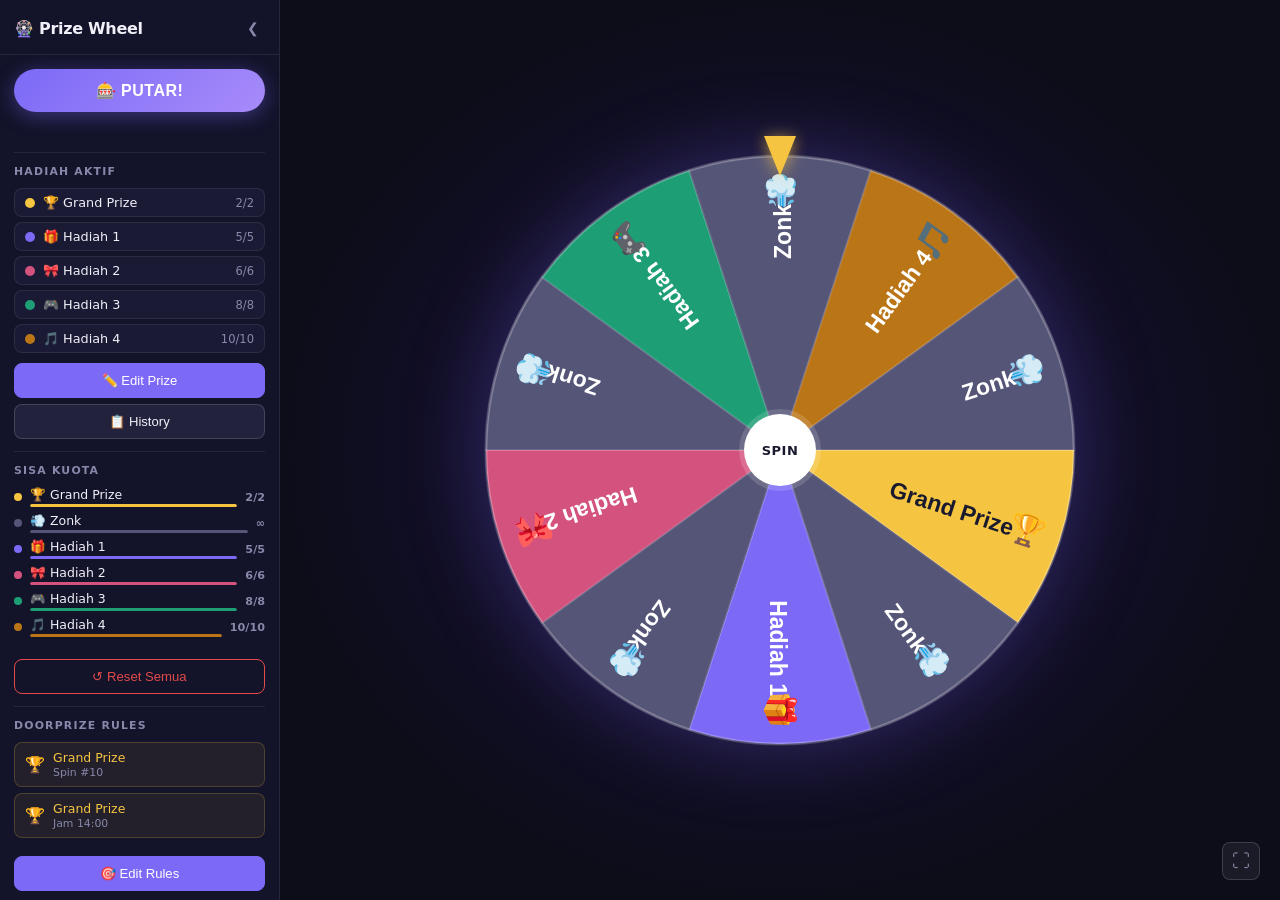
==== public/index.html @ b98e580d "Initial commit: prize spin wheel app Standalone HTML/CSS/JS spin wheel with configurable prizes, quo" ====
<!DOCTYPE html>
<html lang="id">
<head>
  <meta charset="UTF-8"/>
  <meta name="viewport" content="width=device-width, initial-scale=1.0"/>
  <title>Prize Wheel</title>
  <link rel="stylesheet" href="style.css"/>
</head>
<body>

  <!-- ═══ SIDEBAR ═══ -->
  <aside id="sidebar" class="sidebar">
    <div class="sidebar-header">
      <span class="sidebar-logo">🎡 Prize Wheel</span>
      <button class="icon-btn" id="sidebarToggle" title="Sembunyikan sidebar">&#10094;</button>
    </div>

    <div class="sidebar-body">

      <!-- Spin button -->
      <button class="spin-btn" id="spinBtn">🎰 PUTAR!</button>
      <p id="spinStatus" class="spin-status"></p>

      <hr class="divider"/>

      <!-- Prize list ringkas -->
      <div class="section-label">HADIAH AKTIF</div>
      <div id="prizeList" class="prize-list"></div>

      <div class="sidebar-actions">
        <button class="action-btn accent" id="openEditBtn">✏️ Edit Prize</button>
        <button class="action-btn" id="openHistoryBtn">📋 History</button>
      </div>

      <hr class="divider"/>

      <!-- Quota summary -->
      <div class="section-label">SISA KUOTA</div>
      <div id="quotaList" class="quota-list"></div>

      <button class="action-btn danger" id="resetBtn" style="margin-top:12px">↺ Reset Semua</button>

      <hr class="divider"/>

      <!-- Doorprize Rules -->
      <div class="section-label">DOORPRIZE RULES</div>
      <div id="ruleList" class="rule-list"></div>
      <button class="action-btn accent" id="openRulesBtn" style="margin-top:8px">🎯 Edit Rules</button>
    </div>
  </aside>

  <!-- Sidebar collapsed tab -->
  <button id="sidebarTab" class="sidebar-tab" title="Buka sidebar">&#10095;</button>

  <!-- ═══ MAIN AREA ═══ -->
  <main id="mainArea" class="main-area">
    <div class="wheel-wrap" id="wheelWrap">
      <div class="pointer"></div>
      <canvas id="wheelCanvas"></canvas>
      <div class="center-hub" id="centerHub">SPIN</div>
    </div>
    <button class="fullscreen-btn" id="fullscreenBtn" title="Fullscreen">⛶</button>
  </main>

  <!-- ═══ RESULT MODAL ═══ -->
  <div id="resultModal" class="overlay" aria-hidden="true">
    <div class="modal-box result-modal-box">
      <div id="modalEmoji" class="modal-emoji"></div>
      <div id="modalTitle" class="modal-title"></div>
      <div id="modalSub"   class="modal-sub"></div>
      <button onclick="closeResult()" class="modal-btn">Lanjutkan ›</button>
    </div>
  </div>

  <!-- ═══ EDIT PRIZE MODAL ═══ -->
  <div id="editModal" class="overlay" aria-hidden="true">
    <div class="modal-box edit-modal-box">
      <div class="modal-header">
        <h2>✏️ Edit Prize</h2>
        <button class="icon-btn" onclick="closeEdit()">✕</button>
      </div>

      <div class="edit-table-wrap">
        <table class="edit-table" id="editTable">
          <thead>
            <tr>
              <th>Emoji</th>
              <th>Nama Prize</th>
              <th>Kuota</th>
              <th>Warna</th>
              <th>Tipe</th>
              <th></th>
            </tr>
          </thead>
          <tbody id="editTableBody"></tbody>
        </table>
      </div>

      <div class="modal-footer">
        <button class="action-btn" id="addPrizeBtn">+ Tambah Hadiah</button>
        <button class="action-btn" id="addZonkBtn">+ Tambah Zonk</button>
        <div style="flex:1"></div>
        <button class="action-btn" onclick="closeEdit()">Batal</button>
        <button class="action-btn accent" onclick="saveEdit()">💾 Simpan</button>
      </div>
    </div>
  </div>

  <!-- ═══ HISTORY MODAL ═══ -->
  <div id="historyModal" class="overlay" aria-hidden="true">
    <div class="modal-box history-modal-box">
      <div class="modal-header">
        <h2>📋 History & Logs</h2>
        <div style="display:flex;gap:8px;align-items:center">
          <button class="action-btn danger sm" onclick="clearHistory()">Hapus Semua</button>
          <button class="icon-btn" onclick="closeHistory()">✕</button>
        </div>
      </div>
      <div id="historyBody" class="history-body"></div>
    </div>
  </div>

  <!-- ═══ DOORPRIZE RESULT MODAL ═══ -->
  <div id="doorprizeModal" class="overlay" aria-hidden="true">
    <div class="modal-box result-modal-box doorprize-modal-box">
      <div class="doorprize-crown">👑</div>
      <div class="doorprize-label">DOORPRIZE SPECIAL!</div>
      <div id="dpEmoji" class="modal-emoji"></div>
      <div id="dpTitle" class="modal-title win"></div>
      <div id="dpSub"   class="modal-sub"></div>
      <button onclick="closeDoorprize()" class="modal-btn doorprize-btn">🎉 Klaim Hadiah!</button>
    </div>
  </div>

  <!-- ═══ EDIT RULES MODAL ═══ -->
  <div id="rulesModal" class="overlay" aria-hidden="true">
    <div class="modal-box edit-modal-box">
      <div class="modal-header">
        <h2>🎯 Edit Doorprize Rules</h2>
        <button class="icon-btn" onclick="closeRules()">✕</button>
      </div>
      <div class="edit-table-wrap">
        <p style="font-size:0.8rem;color:var(--text2);margin-bottom:12px">
          Set rule kapan spin tertentu <strong>pasti</strong> mendapat hadiah doorprize.<br>
          Kosongkan Spin # atau Jam jika tidak ingin pakai trigger tersebut.
        </p>
        <table class="edit-table" id="rulesTable">
          <thead>
            <tr>
              <th>Hadiah</th>
              <th>Spin ke-#</th>
              <th>Jam (HH:MM)</th>
              <th>Tanggal</th>
              <th>Status</th>
              <th></th>
            </tr>
          </thead>
          <tbody id="rulesTableBody"></tbody>
        </table>
      </div>
      <div class="modal-footer">
        <button class="action-btn" id="addRuleBtn">+ Tambah Rule</button>
        <div style="flex:1"></div>
        <button class="action-btn" onclick="closeRules()">Batal</button>
        <button class="action-btn accent" onclick="saveRules()">💾 Simpan</button>
      </div>
    </div>
  </div>

  <!-- ═══ NOTIFICATION ═══ -->
  <div id="notif" class="notif"></div>

  <!-- ═══ CONFETTI ═══ -->
  <canvas id="confettiCanvas" class="confetti-canvas"></canvas>

  <script src="wheel.js"></script>
</body>
</html>
---- public/style.css ----
/* ═══════════════════════════════════════════
   BASE
═══════════════════════════════════════════ */
*, *::before, *::after { box-sizing: border-box; margin: 0; padding: 0; }

:root {
  --sb-w: 280px;
  --bg:      #0d0d1a;
  --bg2:     #13132a;
  --card:    #1a1a35;
  --card2:   #22223d;
  --border:  rgba(255,255,255,0.08);
  --border2: rgba(255,255,255,0.15);
  --text:    #f0f0f8;
  --text2:   #8888aa;
  --accent:  #7c6af7;
  --accent2: #a78bfa;
  --gold:    #f5c542;
  --red:     #e24b4a;
  --green:   #1d9e75;
  --radius:  10px;
}

html, body {
  height: 100%;
  background: var(--bg);
  color: var(--text);
  font-family: 'Segoe UI', system-ui, -apple-system, sans-serif;
  overflow: hidden;
}

/* ═══════════════════════════════════════════
   LAYOUT
═══════════════════════════════════════════ */
body {
  display: flex;
  height: 100vh;
}

/* ═══════════════════════════════════════════
   SIDEBAR
═══════════════════════════════════════════ */
.sidebar {
  width: var(--sb-w);
  min-width: var(--sb-w);
  background: var(--bg2);
  border-right: 1px solid var(--border);
  display: flex;
  flex-direction: column;
  transition: transform 0.3s ease, min-width 0.3s ease, width 0.3s ease;
  overflow: hidden;
  z-index: 100;
}

.sidebar.hidden {
  transform: translateX(calc(-1 * var(--sb-w)));
  min-width: 0;
  width: 0;
}

.sidebar-header {
  display: flex;
  align-items: center;
  justify-content: space-between;
  padding: 16px 14px 14px;
  border-bottom: 1px solid var(--border);
  flex-shrink: 0;
}

.sidebar-logo {
  font-size: 1rem;
  font-weight: 600;
  letter-spacing: -0.3px;
}

.sidebar-body {
  flex: 1;
  overflow-y: auto;
  padding: 14px;
  display: flex;
  flex-direction: column;
  gap: 10px;
}

.sidebar-body::-webkit-scrollbar { width: 4px; }
.sidebar-body::-webkit-scrollbar-thumb { background: rgba(255,255,255,0.1); border-radius: 2px; }

.sidebar-tab {
  position: fixed;
  left: 0;
  top: 50%;
  transform: translateY(-50%);
  width: 22px;
  height: 56px;
  background: var(--card);
  border: 1px solid var(--border2);
  border-left: none;
  border-radius: 0 var(--radius) var(--radius) 0;
  color: var(--text2);
  cursor: pointer;
  display: none;
  align-items: center;
  justify-content: center;
  font-size: 12px;
  z-index: 101;
  transition: background 0.15s;
}

.sidebar-tab:hover { background: var(--card2); color: var(--text); }
.sidebar-tab.visible { display: flex; }

/* ═══════════════════════════════════════════
   MAIN AREA
═══════════════════════════════════════════ */
.main-area {
  flex: 1;
  display: flex;
  align-items: center;
  justify-content: center;
  position: relative;
  background: radial-gradient(ellipse at center, #1a1040 0%, #0d0d1a 70%);
  min-width: 0;
}

.wheel-wrap {
  position: relative;
  display: flex;
  align-items: center;
  justify-content: center;
}

#wheelCanvas {
  border-radius: 50%;
  display: block;
  filter: drop-shadow(0 0 40px rgba(124,106,247,0.3));
}

.pointer {
  position: absolute;
  top: 0;
  left: 50%;
  transform: translateX(-50%) translateY(-14px);
  width: 0; height: 0;
  border-left: 16px solid transparent;
  border-right: 16px solid transparent;
  border-top: 40px solid var(--gold);
  z-index: 10;
  filter: drop-shadow(0 2px 8px rgba(245,197,66,0.7));
}

.pointer::after {
  content: '';
  position: absolute;
  top: -40px; left: -8px;
  width: 16px; height: 16px;
  background: var(--gold);
  border-radius: 50%;
}

.center-hub {
  position: absolute;
  top: 50%; left: 50%;
  transform: translate(-50%, -50%);
  width: 60px; height: 60px;
  background: #fff;
  border-radius: 50%;
  display: flex; align-items: center; justify-content: center;
  font-weight: 700; font-size: 11px; color: #1a1a2e;
  letter-spacing: 0.5px;
  box-shadow: 0 0 0 5px rgba(255,255,255,0.15);
  z-index: 5;
  cursor: pointer;
  transition: transform 0.1s;
}

.center-hub:hover { transform: translate(-50%,-50%) scale(1.06); }

.fullscreen-btn {
  position: absolute;
  bottom: 20px; right: 20px;
  background: rgba(255,255,255,0.06);
  border: 1px solid var(--border2);
  color: var(--text2);
  width: 38px; height: 38px;
  border-radius: 8px;
  font-size: 18px;
  cursor: pointer;
  transition: all 0.15s;
  display: flex; align-items: center; justify-content: center;
}

.fullscreen-btn:hover { background: rgba(255,255,255,0.12); color: var(--text); }

/* ═══════════════════════════════════════════
   SPIN BUTTON & STATUS
═══════════════════════════════════════════ */
.spin-btn {
  width: 100%;
  padding: 12px;
  font-size: 1rem;
  font-weight: 700;
  background: linear-gradient(135deg, var(--accent), var(--accent2));
  color: #fff;
  border: none;
  border-radius: 50px;
  cursor: pointer;
  transition: transform 0.15s, box-shadow 0.15s, opacity 0.15s;
  box-shadow: 0 4px 20px rgba(124,106,247,0.4);
  letter-spacing: 0.5px;
}

.spin-btn:hover:not(:disabled) {
  transform: translateY(-2px);
  box-shadow: 0 8px 28px rgba(124,106,247,0.55);
}

.spin-btn:disabled { opacity: 0.35; cursor: not-allowed; transform: none; box-shadow: none; }

.spin-status {
  font-size: 0.78rem;
  color: var(--text2);
  text-align: center;
  font-style: italic;
  min-height: 18px;
}

/* ═══════════════════════════════════════════
   MISC SIDEBAR COMPONENTS
═══════════════════════════════════════════ */
.divider { border: none; border-top: 1px solid var(--border); margin: 2px 0; }

.section-label {
  font-size: 0.68rem;
  font-weight: 600;
  letter-spacing: 1.2px;
  color: var(--text2);
  text-transform: uppercase;
}

.prize-list {
  display: flex;
  flex-direction: column;
  gap: 5px;
}

.prize-chip {
  display: flex;
  align-items: center;
  gap: 8px;
  padding: 6px 10px;
  border-radius: 8px;
  background: var(--card);
  border: 1px solid var(--border);
  font-size: 0.8rem;
}

.prize-chip .chip-dot {
  width: 10px; height: 10px;
  border-radius: 50%;
  flex-shrink: 0;
}

.prize-chip .chip-name { flex: 1; font-weight: 500; }
.prize-chip .chip-quota { font-size: 0.72rem; color: var(--text2); }
.prize-chip.depleted { opacity: 0.35; }

.sidebar-actions {
  display: flex;
  flex-direction: column;
  gap: 6px;
}

/* Quota list */
.quota-list { display: flex; flex-direction: column; gap: 6px; }

.quota-item {
  display: flex;
  align-items: center;
  gap: 8px;
  font-size: 0.78rem;
}

.quota-dot { width: 8px; height: 8px; border-radius: 50%; flex-shrink: 0; }

.quota-info { flex: 1; min-width: 0; }

.quota-name {
  white-space: nowrap;
  overflow: hidden;
  text-overflow: ellipsis;
  font-weight: 500;
  margin-bottom: 2px;
}

.quota-bar { height: 3px; background: rgba(255,255,255,0.07); border-radius: 2px; overflow: hidden; }
.quota-bar-fill { height: 100%; border-radius: 2px; transition: width 0.4s ease; }
.quota-num { font-size: 0.7rem; color: var(--text2); font-weight: 600; flex-shrink: 0; }
.quota-item.empty { opacity: 0.3; }

/* ═══════════════════════════════════════════
   BUTTONS
═══════════════════════════════════════════ */
.action-btn {
  padding: 9px 14px;
  font-size: 0.82rem;
  font-weight: 500;
  background: var(--card2);
  color: var(--text);
  border: 1px solid var(--border2);
  border-radius: 8px;
  cursor: pointer;
  transition: all 0.15s;
  white-space: nowrap;
}

.action-btn:hover { background: rgba(255,255,255,0.1); }
.action-btn.accent { background: var(--accent); border-color: var(--accent); color: #fff; }
.action-btn.accent:hover { background: var(--accent2); }
.action-btn.danger { background: transparent; border-color: var(--red); color: var(--red); }
.action-btn.danger:hover { background: rgba(226,75,74,0.1); }
.action-btn.sm { padding: 6px 10px; font-size: 0.75rem; }

.icon-btn {
  background: transparent;
  border: none;
  color: var(--text2);
  cursor: pointer;
  font-size: 14px;
  padding: 4px 6px;
  border-radius: 6px;
  transition: all 0.15s;
}

.icon-btn:hover { background: rgba(255,255,255,0.07); color: var(--text); }

/* ═══════════════════════════════════════════
   OVERLAYS & MODALS
═══════════════════════════════════════════ */
.overlay {
  display: none;
  position: fixed;
  inset: 0;
  background: rgba(0,0,0,0.75);
  align-items: center;
  justify-content: center;
  z-index: 1000;
  backdrop-filter: blur(6px);
  padding: 20px;
}

.overlay.show { display: flex; }

.modal-box {
  background: var(--bg2);
  border: 1px solid var(--border2);
  border-radius: 16px;
  overflow: hidden;
  display: flex;
  flex-direction: column;
  animation: popIn 0.3s cubic-bezier(0.34,1.56,0.64,1);
}

@keyframes popIn {
  from { transform: scale(0.8); opacity: 0; }
  to   { transform: scale(1);   opacity: 1; }
}

.modal-header {
  display: flex;
  align-items: center;
  justify-content: space-between;
  padding: 16px 20px;
  border-bottom: 1px solid var(--border);
  flex-shrink: 0;
}

.modal-header h2 { font-size: 1rem; font-weight: 600; }

.modal-footer {
  display: flex;
  align-items: center;
  gap: 8px;
  padding: 14px 20px;
  border-top: 1px solid var(--border);
  flex-shrink: 0;
  flex-wrap: wrap;
}

/* Result modal */
.result-modal-box {
  max-width: 360px;
  width: 100%;
  text-align: center;
  padding: 40px 48px;
}

.modal-emoji { font-size: 4rem; margin-bottom: 12px; }
.modal-title { font-size: 1.6rem; font-weight: 700; margin-bottom: 8px; }
.modal-title.win  { color: var(--gold); }
.modal-title.zonk { color: var(--text2); }
.modal-sub  { font-size: 0.9rem; color: var(--text2); margin-bottom: 24px; line-height: 1.6; }
.modal-btn  {
  padding: 12px 40px;
  background: linear-gradient(135deg, var(--accent), var(--accent2));
  color: #fff; border: none; border-radius: 50px;
  font-size: 1rem; font-weight: 600; cursor: pointer;
}

/* Edit modal */
.edit-modal-box {
  width: min(820px, 95vw);
  max-height: 85vh;
}

.edit-table-wrap {
  flex: 1;
  overflow-y: auto;
  padding: 16px 20px;
}

.edit-table-wrap::-webkit-scrollbar { width: 4px; }
.edit-table-wrap::-webkit-scrollbar-thumb { background: rgba(255,255,255,0.1); border-radius: 2px; }

.edit-table {
  width: 100%;
  border-collapse: collapse;
  font-size: 0.85rem;
}

.edit-table th {
  text-align: left;
  padding: 8px 10px;
  font-size: 0.7rem;
  font-weight: 600;
  letter-spacing: 1px;
  text-transform: uppercase;
  color: var(--text2);
  border-bottom: 1px solid var(--border);
}

.edit-table td {
  padding: 8px 10px;
  border-bottom: 1px solid rgba(255,255,255,0.04);
  vertical-align: middle;
}

.edit-table tr:last-child td { border-bottom: none; }

.edit-table tr.zonk-row td { opacity: 0.7; }

.edit-table input[type="text"],
.edit-table input[type="number"] {
  background: var(--card);
  border: 1px solid var(--border2);
  border-radius: 6px;
  color: var(--text);
  padding: 6px 10px;
  font-size: 0.85rem;
  width: 100%;
  outline: none;
  transition: border-color 0.15s;
}

.edit-table input[type="text"]:focus,
.edit-table input[type="number"]:focus {
  border-color: var(--accent);
}

.edit-table input[type="number"] { width: 70px; }

.edit-table input[type="color"] {
  width: 36px; height: 30px;
  border: 1px solid var(--border2);
  border-radius: 6px;
  background: transparent;
  cursor: pointer;
  padding: 2px;
}

.type-badge {
  display: inline-block;
  padding: 2px 8px;
  border-radius: 20px;
  font-size: 0.7rem;
  font-weight: 600;
}

.type-badge.prize { background: rgba(124,106,247,0.2); color: var(--accent2); }
.type-badge.zonk  { background: rgba(255,255,255,0.06); color: var(--text2); }

.del-btn {
  background: transparent;
  border: 1px solid rgba(226,75,74,0.3);
  color: var(--red);
  border-radius: 6px;
  padding: 4px 8px;
  font-size: 0.75rem;
  cursor: pointer;
  transition: all 0.15s;
}

.del-btn:hover { background: rgba(226,75,74,0.15); }

/* History modal */
.history-modal-box {
  width: min(700px, 95vw);
  max-height: 85vh;
}

.history-body {
  flex: 1;
  overflow-y: auto;
  padding: 16px 20px;
}

.history-body::-webkit-scrollbar { width: 4px; }
.history-body::-webkit-scrollbar-thumb { background: rgba(255,255,255,0.1); border-radius: 2px; }

.history-empty-msg {
  text-align: center;
  color: var(--text2);
  font-style: italic;
  font-size: 0.875rem;
  padding: 32px 0;
}

.history-group { margin-bottom: 20px; }

.history-date {
  font-size: 0.7rem;
  font-weight: 600;
  letter-spacing: 1px;
  text-transform: uppercase;
  color: var(--text2);
  margin-bottom: 8px;
  padding-bottom: 4px;
  border-bottom: 1px solid var(--border);
}

.history-row {
  display: grid;
  grid-template-columns: 36px 1fr auto auto;
  align-items: center;
  gap: 10px;
  padding: 10px 12px;
  border-radius: 8px;
  margin-bottom: 4px;
  background: var(--card);
  border: 1px solid var(--border);
  font-size: 0.85rem;
}

.history-row.win-row { border-color: rgba(245,197,66,0.2); }
.history-row.zonk-row { opacity: 0.6; }

.history-emoji { font-size: 1.3rem; text-align: center; }
.history-name  { font-weight: 500; }
.history-name.zonk { color: var(--text2); }
.history-spin  { font-size: 0.7rem; color: var(--text2); }
.history-time  {
  font-size: 0.75rem;
  color: var(--text2);
  font-variant-numeric: tabular-nums;
}

/* ═══════════════════════════════════════════
   NOTIFICATION
═══════════════════════════════════════════ */
.notif {
  position: fixed;
  bottom: 28px; left: 50%;
  transform: translateX(-50%) translateY(20px);
  background: #2a1515;
  border: 1px solid var(--red);
  color: #fca5a5;
  padding: 10px 24px;
  border-radius: 50px;
  font-size: 0.85rem;
  font-weight: 500;
  z-index: 2000;
  opacity: 0;
  pointer-events: none;
  transition: opacity 0.3s, transform 0.3s;
  white-space: nowrap;
}

.notif.show { opacity: 1; transform: translateX(-50%) translateY(0); }
.notif.success { background: #0d2a1e; border-color: var(--green); color: #6ee7b7; }

/* ═══════════════════════════════════════════
   CONFETTI
═══════════════════════════════════════════ */
.confetti-canvas {
  position: fixed;
  inset: 0;
  pointer-events: none;
  z-index: 1500;
}

/* ═══════════════════════════════════════════
   DOORPRIZE
═══════════════════════════════════════════ */
.rule-list {
  display: flex;
  flex-direction: column;
  gap: 6px;
}

.rule-chip {
  display: flex;
  align-items: center;
  gap: 8px;
  padding: 7px 10px;
  border-radius: 8px;
  background: rgba(245,197,66,0.07);
  border: 1px solid rgba(245,197,66,0.2);
  font-size: 0.78rem;
}

.rule-chip .rule-icon { font-size: 1rem; flex-shrink: 0; }
.rule-chip .rule-info { flex: 1; min-width: 0; }
.rule-chip .rule-name { font-weight: 500; color: var(--gold); white-space: nowrap; overflow: hidden; text-overflow: ellipsis; }
.rule-chip .rule-trigger { font-size: 0.68rem; color: var(--text2); margin-top: 1px; }
.rule-chip.used { opacity: 0.35; }
.rule-chip.used .rule-name { text-decoration: line-through; }

/* Doorprize modal */
.doorprize-modal-box {
  border-color: var(--gold) !important;
  box-shadow: 0 0 60px rgba(245,197,66,0.35) !important;
  animation: doorprizePopIn 0.5s cubic-bezier(0.34,1.56,0.64,1) !important;
}

@keyframes doorprizePopIn {
  0%   { transform: scale(0.5) rotate(-5deg); opacity: 0; }
  60%  { transform: scale(1.05) rotate(1deg); opacity: 1; }
  100% { transform: scale(1) rotate(0deg); opacity: 1; }
}

.doorprize-crown {
  font-size: 2.5rem;
  animation: crownBounce 0.8s ease infinite alternate;
  margin-bottom: 4px;
}

@keyframes crownBounce {
  from { transform: translateY(0) rotate(-5deg); }
  to   { transform: translateY(-8px) rotate(5deg); }
}

.doorprize-label {
  font-size: 0.75rem;
  font-weight: 700;
  letter-spacing: 2px;
  color: var(--gold);
  text-transform: uppercase;
  margin-bottom: 8px;
  animation: pulse 1s ease infinite alternate;
}

@keyframes pulse {
  from { opacity: 0.7; }
  to   { opacity: 1; }
}

.doorprize-btn {
  background: linear-gradient(135deg, #f5c542, #e0a800) !important;
  color: #1a1a00 !important;
  font-weight: 700 !important;
  box-shadow: 0 4px 20px rgba(245,197,66,0.4);
}

/* Wheel glow effect saat doorprize */
.wheel-glow {
  filter: drop-shadow(0 0 30px rgba(245,197,66,0.8)) drop-shadow(0 0 60px rgba(245,197,66,0.4)) !important;
  transition: filter 0.3s;
}

/* Rules table */
.rules-select {
  background: var(--card);
  border: 1px solid var(--border2);
  border-radius: 6px;
  color: var(--text);
  padding: 6px 8px;
  font-size: 0.82rem;
  width: 100%;
  outline: none;
}

.status-badge {
  display: inline-block;
  padding: 2px 8px;
  border-radius: 20px;
  font-size: 0.68rem;
  font-weight: 600;
}

.status-badge.active   { background: rgba(29,158,117,0.2); color: #6ee7b7; }
.status-badge.used     { background: rgba(255,255,255,0.06); color: var(--text2); }
.status-badge.waiting  { background: rgba(245,197,66,0.15); color: var(--gold); }
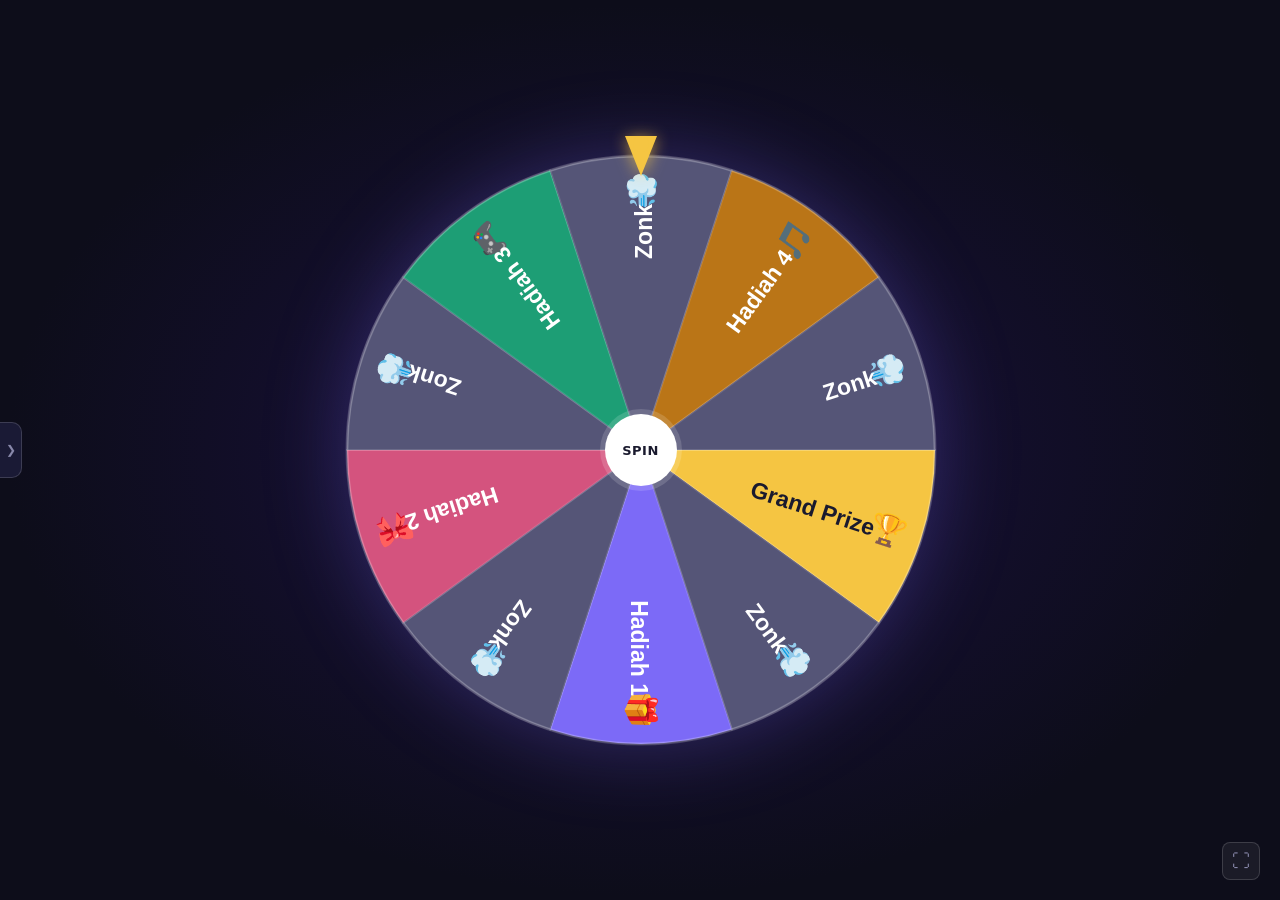
==== commit c0394282: "Add Export/Import for moving state between devices Export downloads a JSON backup (prize config, rem" ====
--- a/public/index.html
+++ b/public/index.html
@@ -46,6 +46,16 @@
       <div class="section-label">DOORPRIZE RULES</div>
       <div id="ruleList" class="rule-list"></div>
       <button class="action-btn accent" id="openRulesBtn" style="margin-top:8px">🎯 Edit Rules</button>
+
+      <hr class="divider"/>
+
+      <!-- Backup / pindah device -->
+      <div class="section-label">BACKUP</div>
+      <div class="sidebar-actions">
+        <button class="action-btn" id="exportBtn">⬇️ Export</button>
+        <button class="action-btn" id="importBtn">⬆️ Import</button>
+      </div>
+      <input type="file" id="importFileInput" accept="application/json" style="display:none"/>
     </div>
   </aside>
 
--- a/public/style.css
+++ b/public/style.css
@@ -297,6 +297,25 @@
 .quota-num { font-size: 0.7rem; color: var(--text2); font-weight: 600; flex-shrink: 0; }
 .quota-item.empty { opacity: 0.3; }
 
+.topup-btn {
+  flex-shrink: 0;
+  width: 18px;
+  height: 18px;
+  border-radius: 50%;
+  border: 1px solid var(--accent);
+  background: var(--accent);
+  color: #fff;
+  font-size: 0.85rem;
+  font-weight: 700;
+  line-height: 1;
+  cursor: pointer;
+  display: flex;
+  align-items: center;
+  justify-content: center;
+  transition: background 0.15s, transform 0.15s;
+}
+.topup-btn:hover { background: var(--accent2); border-color: var(--accent2); transform: scale(1.1); }
+
 /* ═══════════════════════════════════════════
    BUTTONS
 ═══════════════════════════════════════════ */
